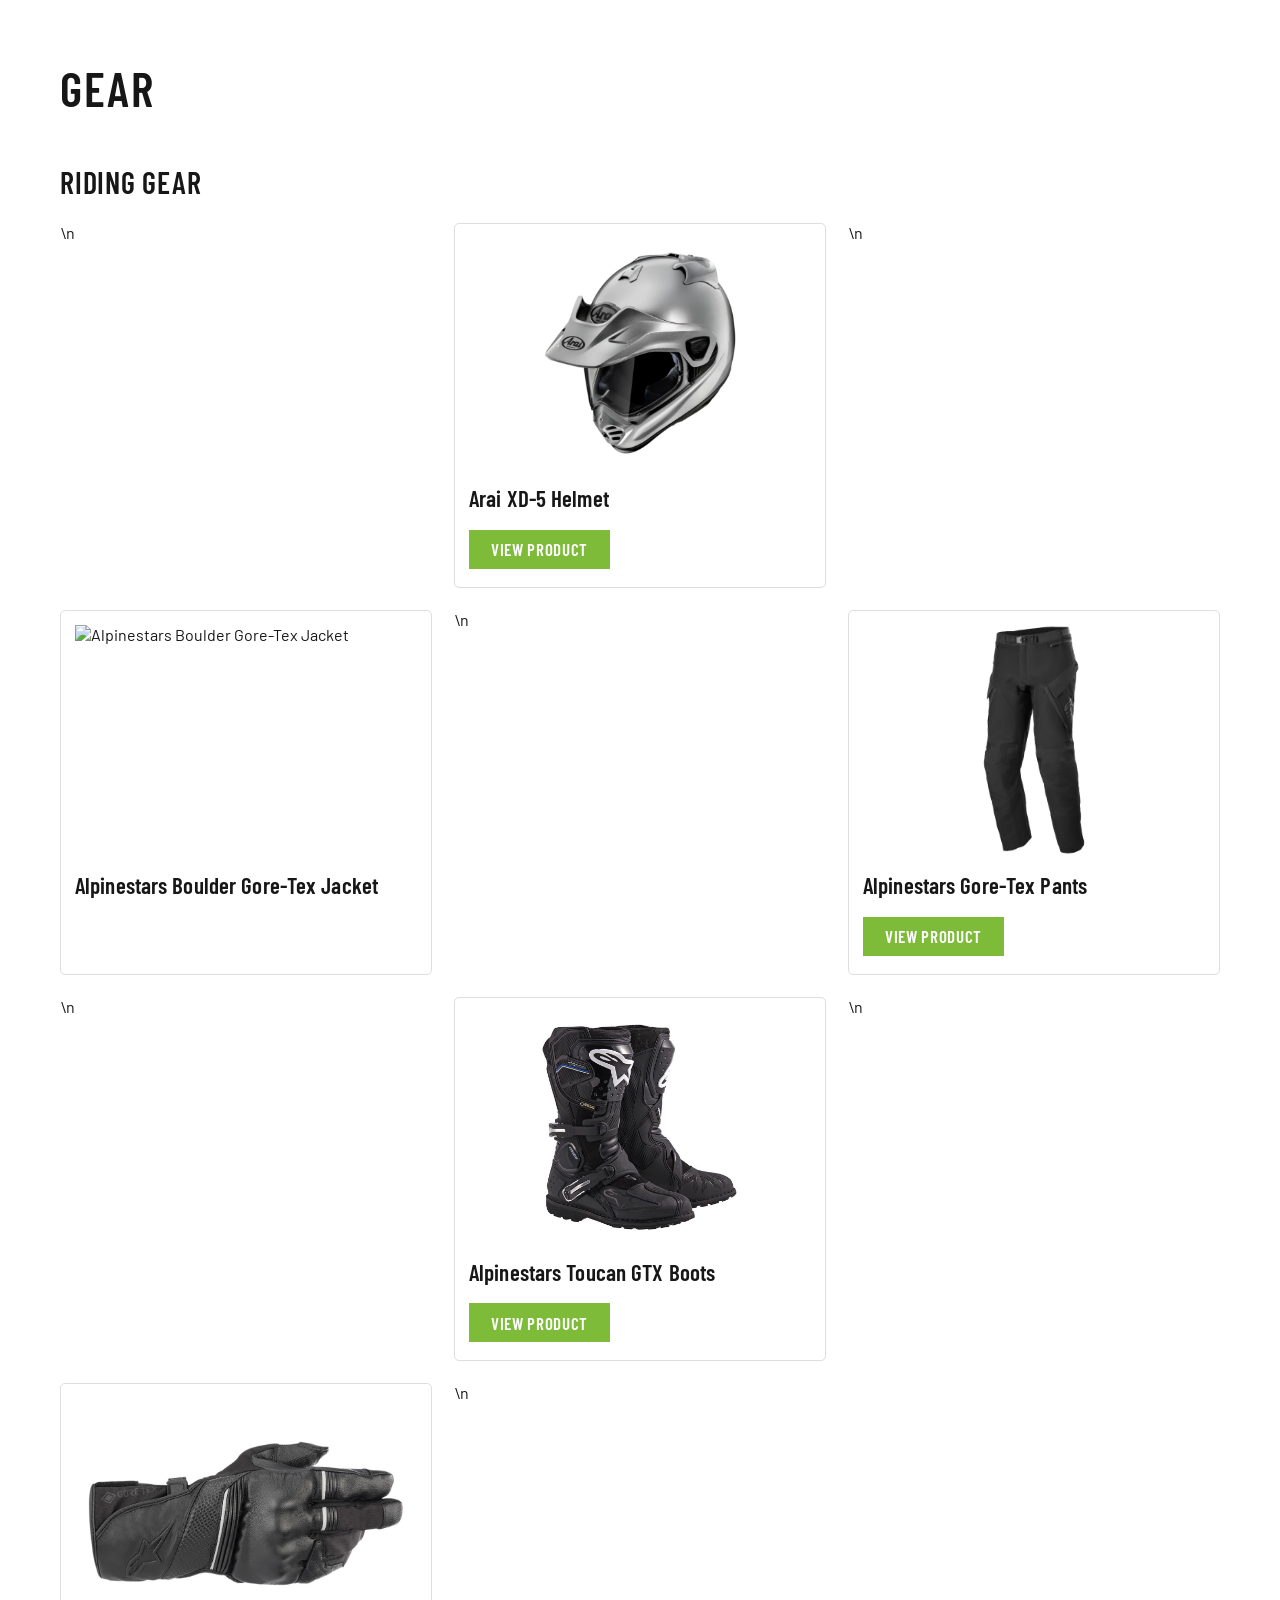
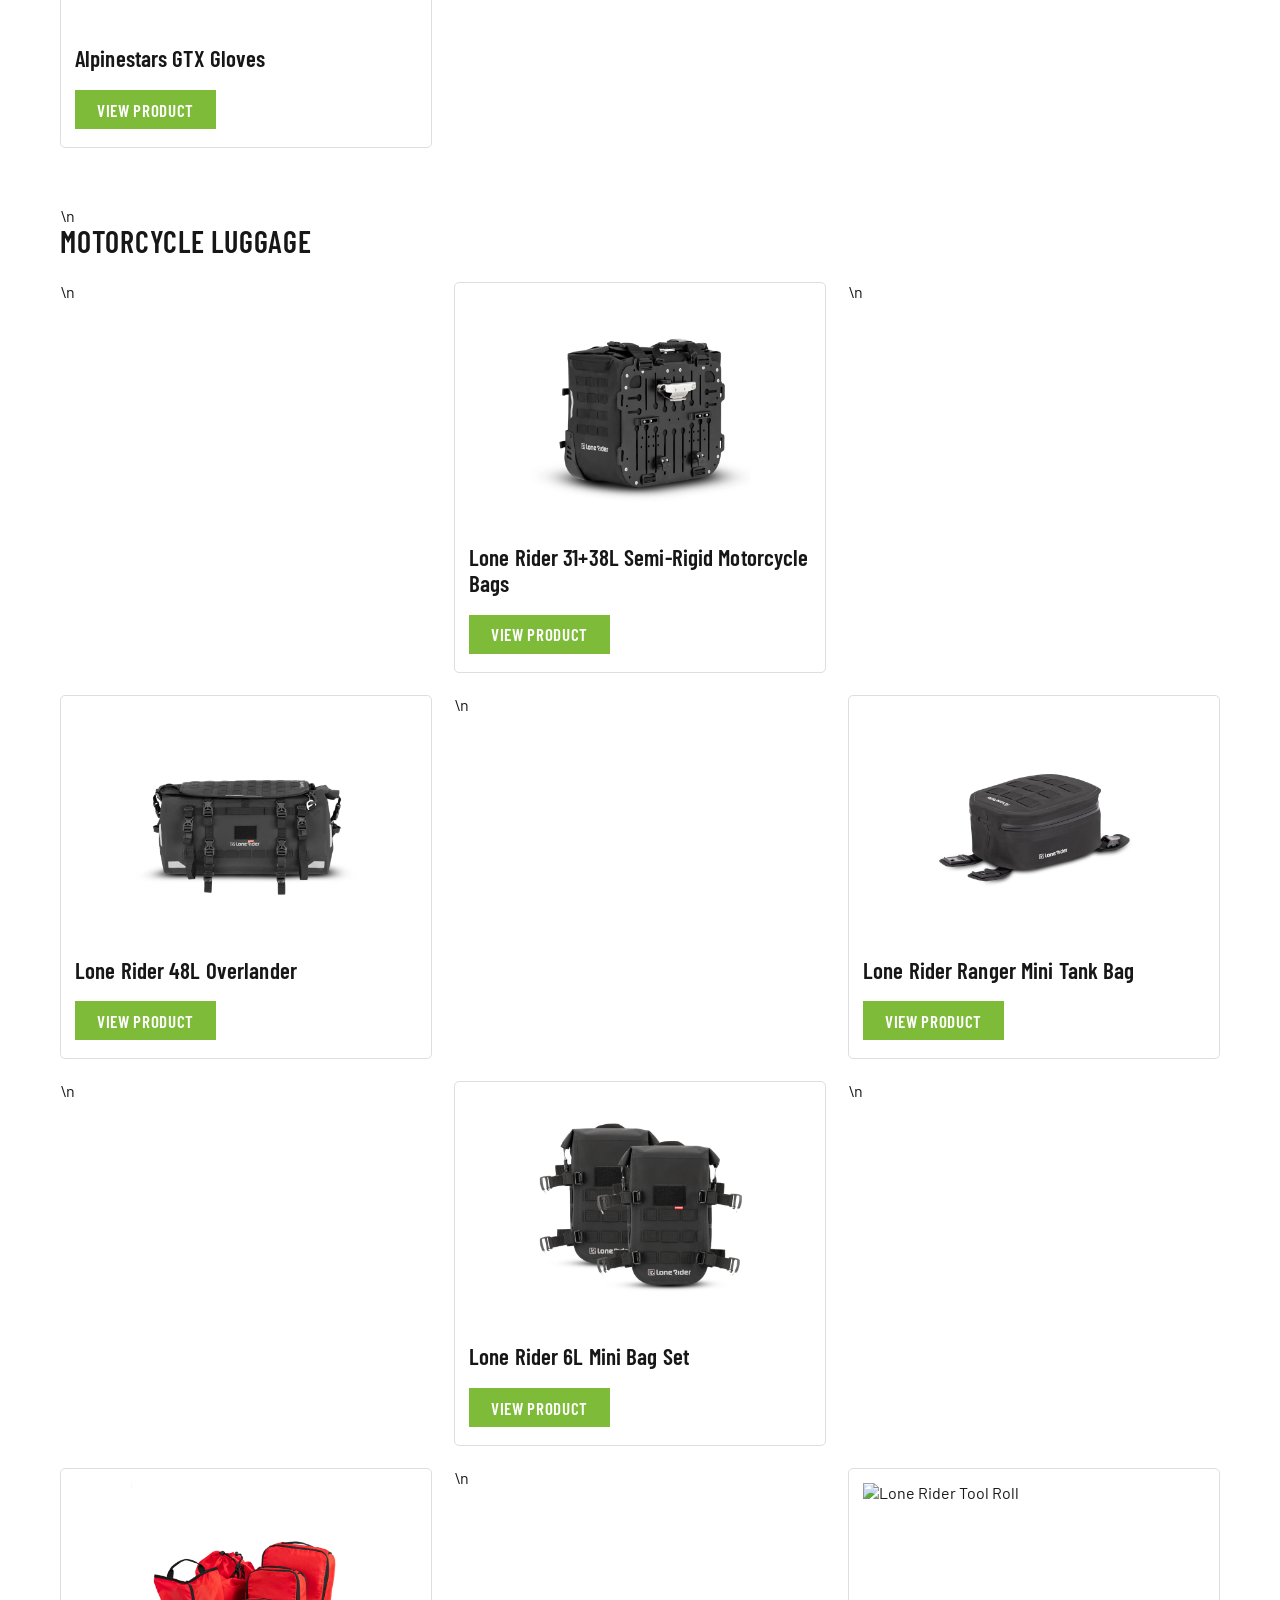
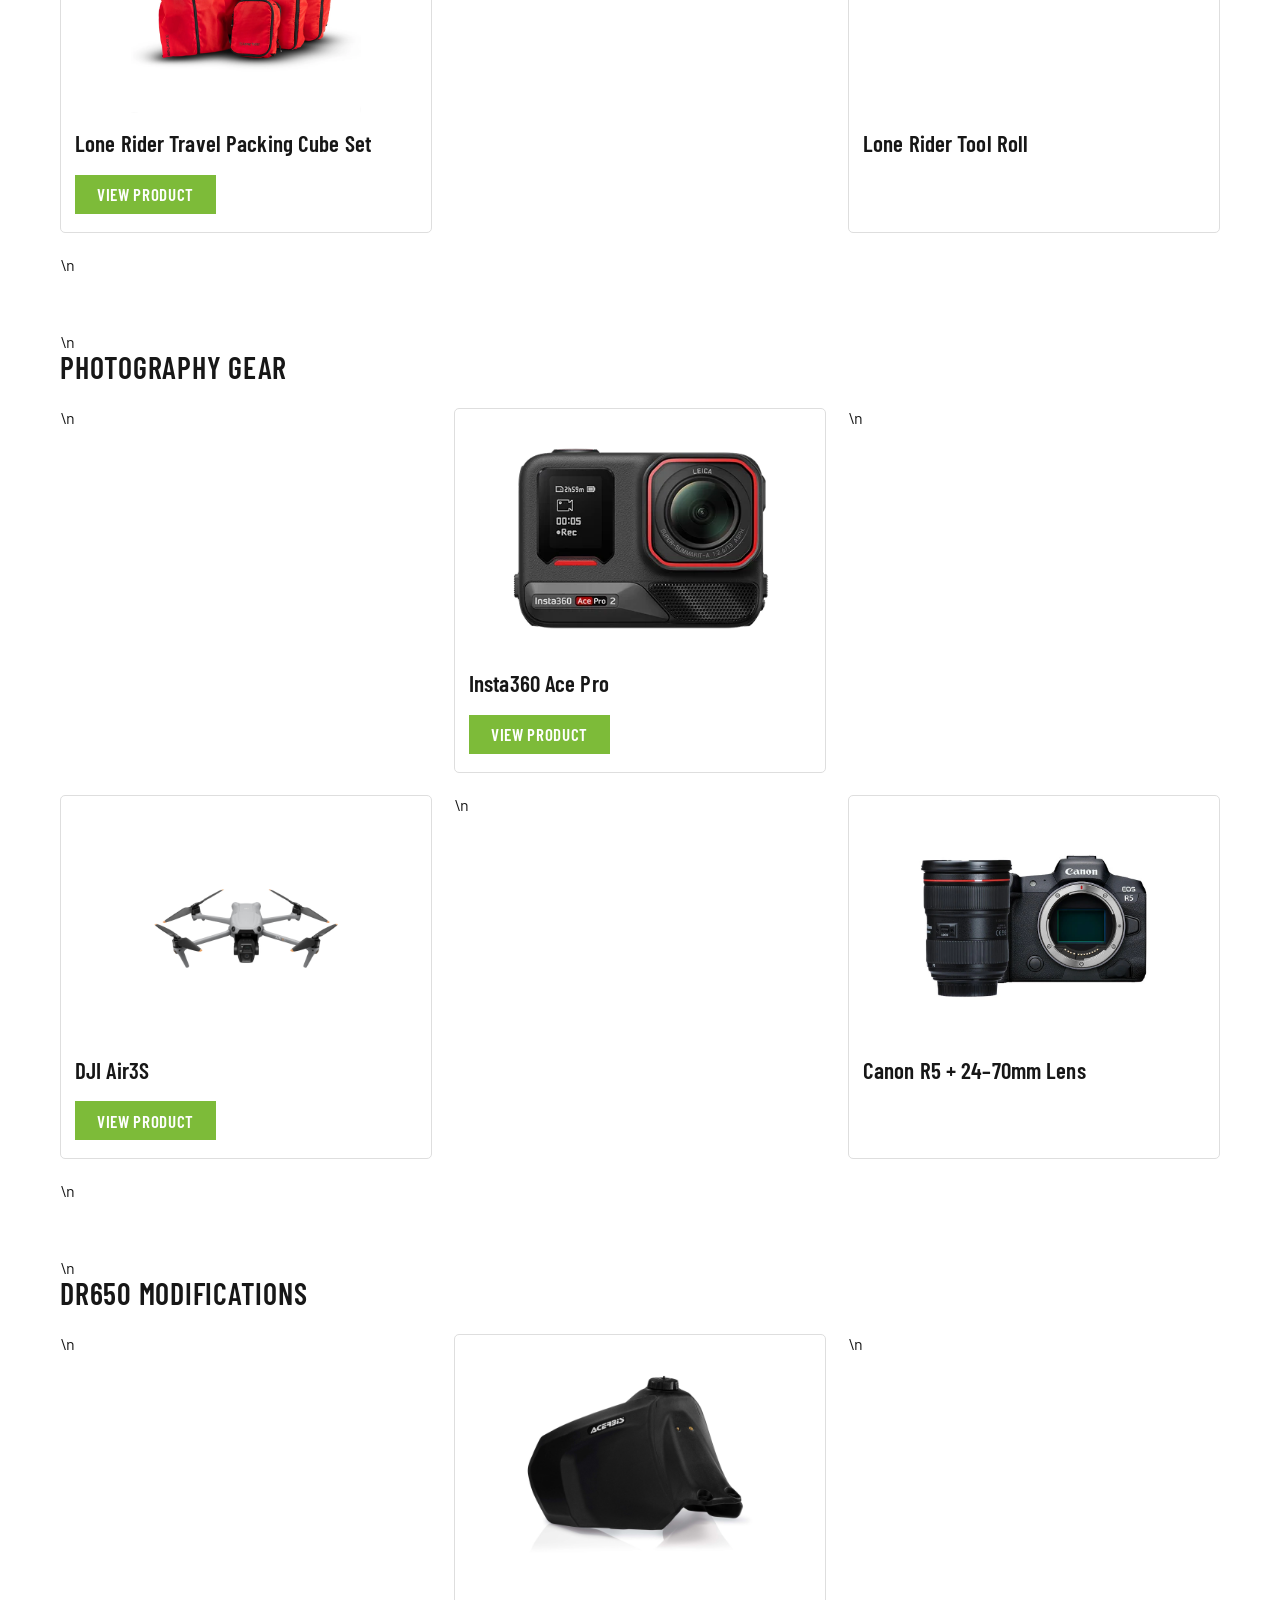
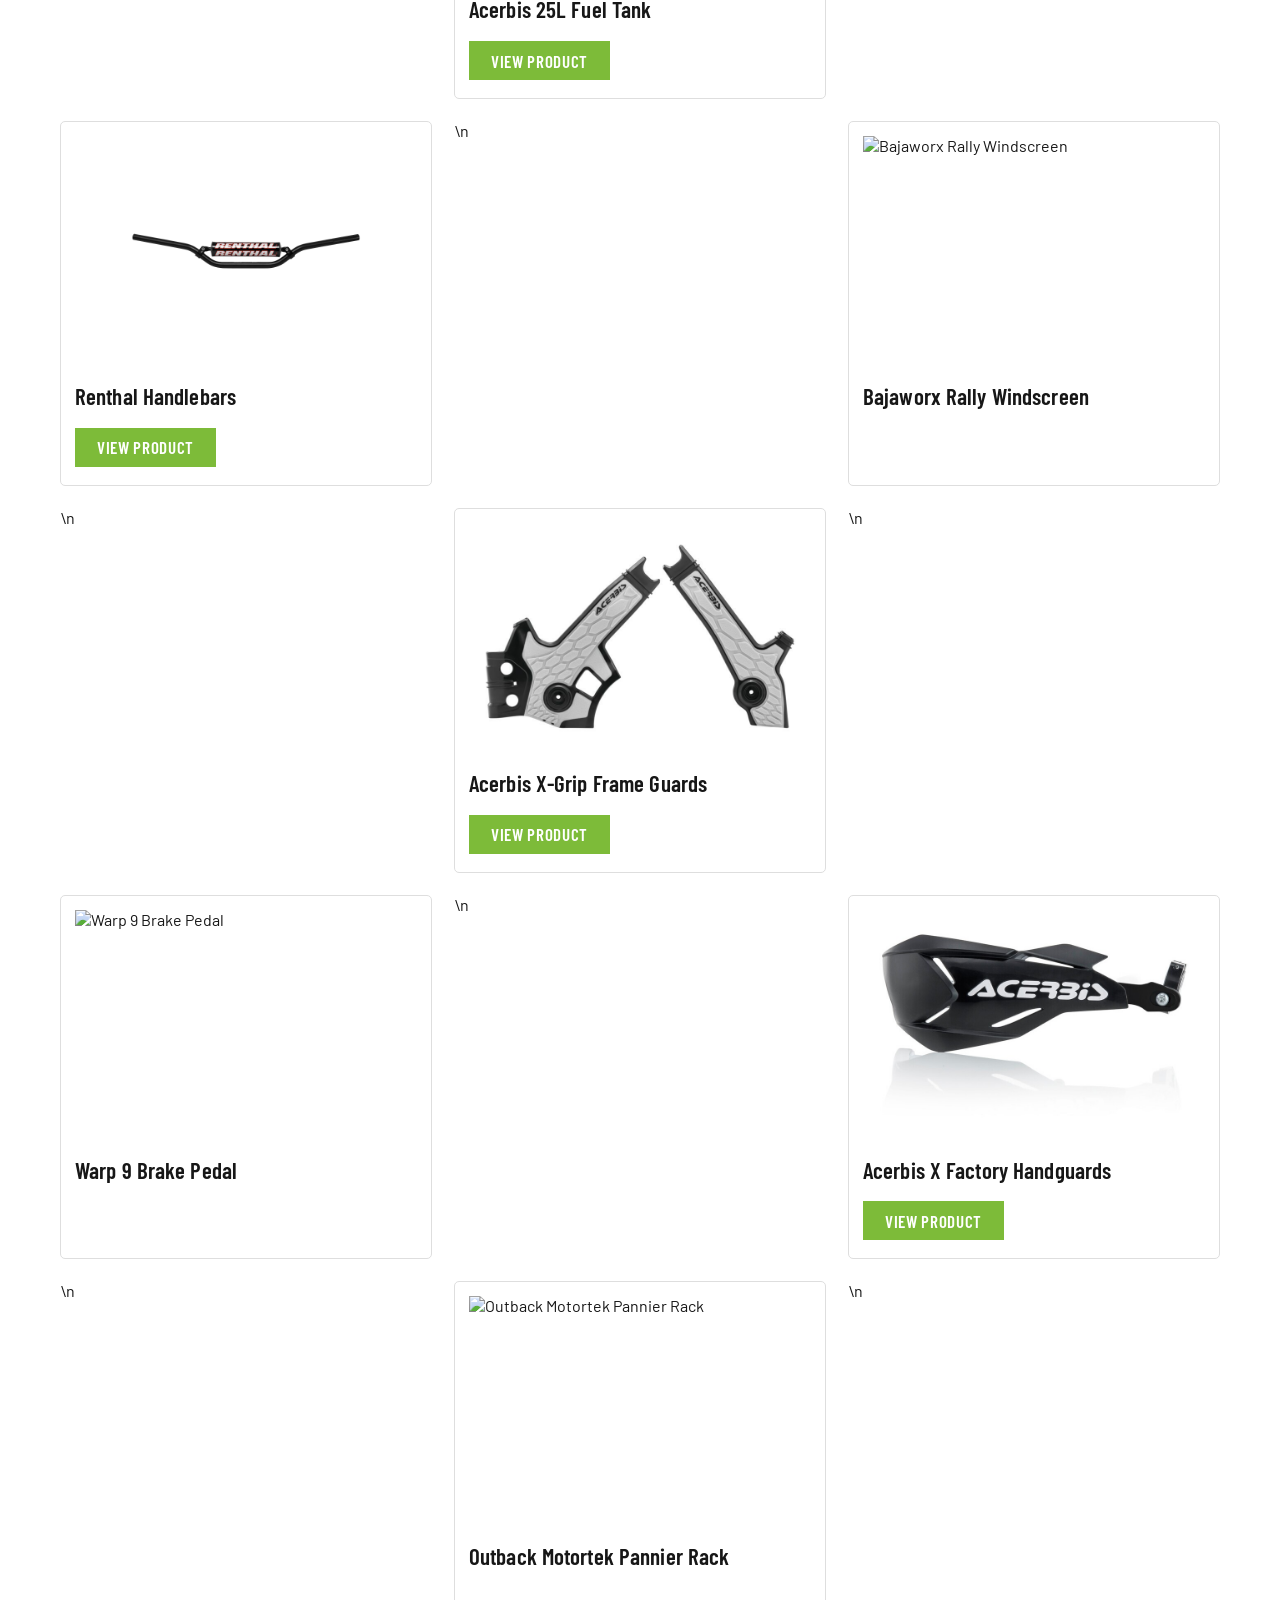
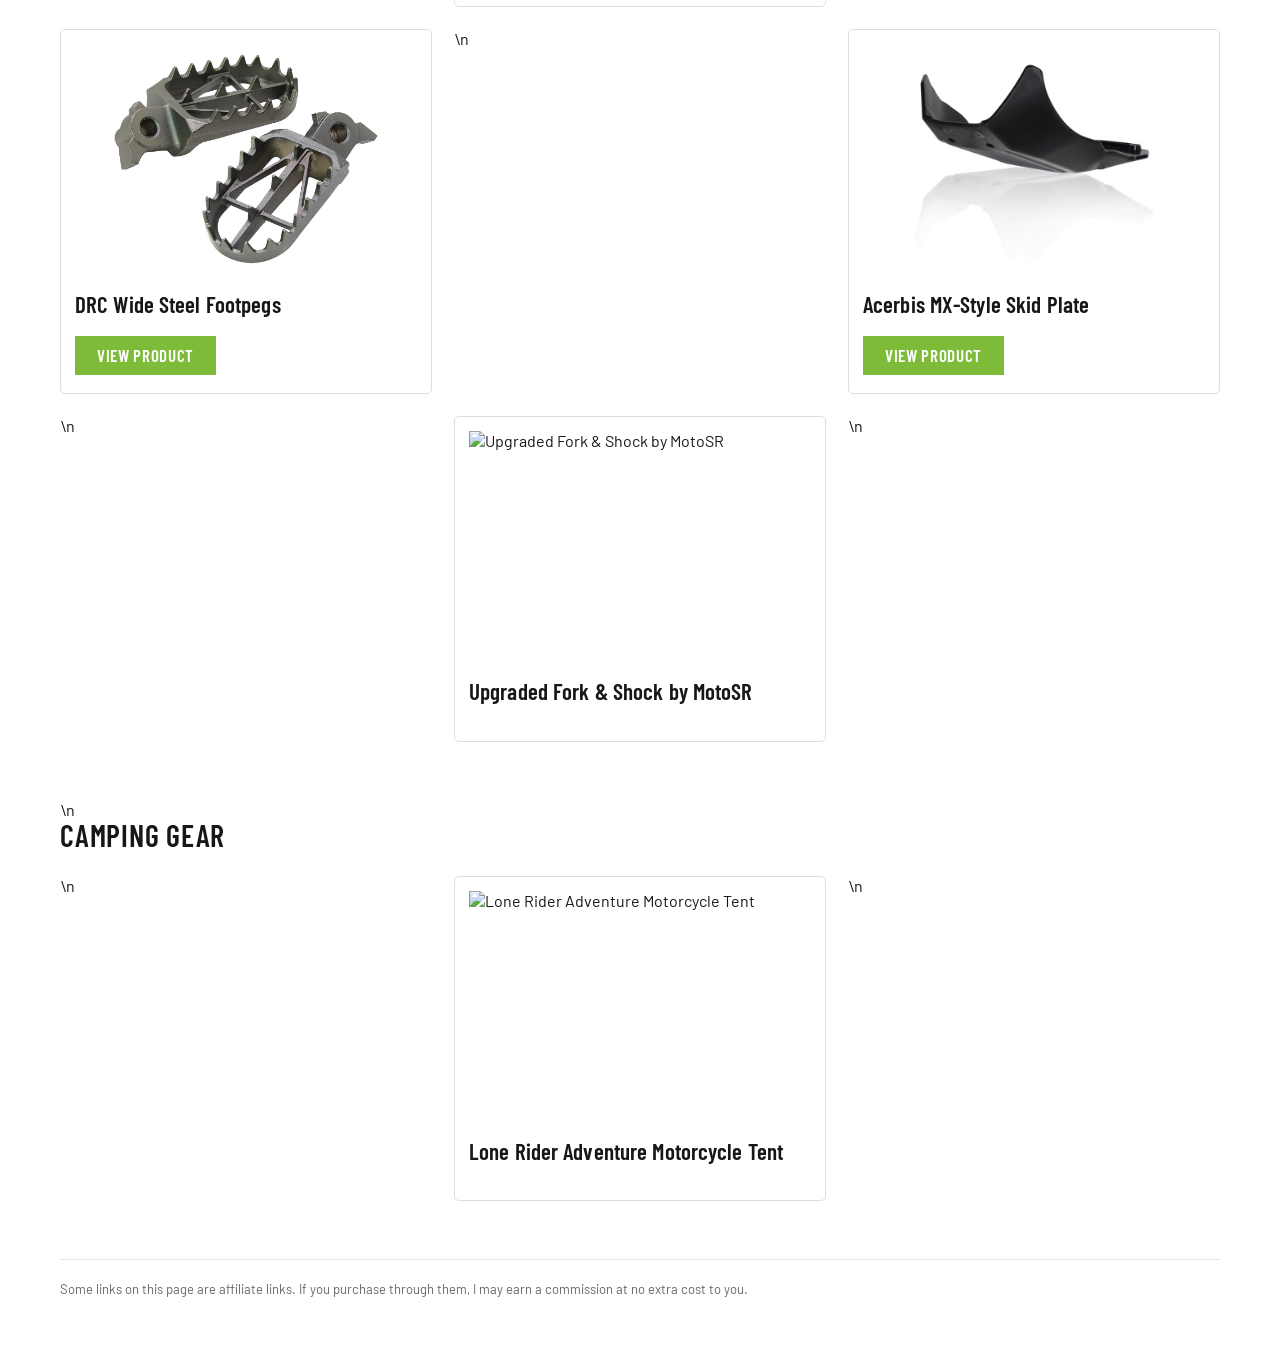
==== escapeartist-media-site/gear/index.html @ 3b98e9c4 "Add files via upload" ====
<!doctype html>
<html lang="en">
<head>
  <meta charset="utf-8">
  <meta name="viewport" content="width=device-width, initial-scale=1">
  <meta name="robots" content="noindex, follow">
  <meta name="description" content="The motorcycle, photography and camping gear used by Escape Artist Media.">
  <title>Gear | Escape Artist Media</title>
  <link rel="preconnect" href="https://fonts.googleapis.com">
  <link rel="preconnect" href="https://fonts.gstatic.com" crossorigin>
  <link href="https://fonts.googleapis.com/css2?family=Barlow+Condensed:wght@500;600;700&family=Barlow:wght@400;500;600&display=swap" rel="stylesheet">
  <link rel="stylesheet" href="styles.css">
</head>
<body>
  <main class="gear-page">
    <header class="page-header">
      <h1>GEAR</h1>
    </header>
    <section class="gear-section"><h2>RIDING GEAR</h2><div class="product-grid">\n<article class="product-card">
          <div class="product-image"><img src="../assets/products/arai_xd5_helmet.jpg" alt="Arai XD-5 Helmet" loading="lazy"></div>
          <h3>Arai XD-5 Helmet</h3>
          <a class="product-button" href="http://imp.i104546.net/9g5ZaW" target="_blank" rel="sponsored nofollow noopener">VIEW PRODUCT</a>
        </article>\n<article class="product-card">
          <div class="product-image"><img src="../assets/products/alpinestars_jacket.webp" alt="Alpinestars Boulder Gore-Tex Jacket" loading="lazy"></div>
          <h3>Alpinestars Boulder Gore-Tex Jacket</h3>
          
        </article>\n<article class="product-card">
          <div class="product-image"><img src="../assets/products/alpinestars_pants.jpg" alt="Alpinestars Gore-Tex Pants" loading="lazy"></div>
          <h3>Alpinestars Gore-Tex Pants</h3>
          <a class="product-button" href="http://imp.i104546.net/jro4Ae" target="_blank" rel="sponsored nofollow noopener">VIEW PRODUCT</a>
        </article>\n<article class="product-card">
          <div class="product-image"><img src="../assets/products/alpinestars_boots.jpg" alt="Alpinestars Toucan GTX Boots" loading="lazy"></div>
          <h3>Alpinestars Toucan GTX Boots</h3>
          <a class="product-button" href="http://imp.i104546.net/R5Bv0b" target="_blank" rel="sponsored nofollow noopener">VIEW PRODUCT</a>
        </article>\n<article class="product-card">
          <div class="product-image"><img src="../assets/products/alpinestars_gloves.jpg" alt="Alpinestars GTX Gloves" loading="lazy"></div>
          <h3>Alpinestars GTX Gloves</h3>
          <a class="product-button" href="http://imp.i104546.net/anazQW" target="_blank" rel="sponsored nofollow noopener">VIEW PRODUCT</a>
        </article>\n</div></section>\n<section class="gear-section"><h2>MOTORCYCLE LUGGAGE</h2><div class="product-grid">\n<article class="product-card">
          <div class="product-image"><img src="../assets/products/lonerider_31+38L.webp" alt="Lone Rider 31+38L Semi-Rigid Motorcycle Bags" loading="lazy"></div>
          <h3>Lone Rider 31+38L Semi-Rigid Motorcycle Bags</h3>
          <a class="product-button" href="https://lonerider.com/products/motobags?rfsn=8093931.c305eea&variant=12219269382259" target="_blank" rel="sponsored nofollow noopener">VIEW PRODUCT</a>
        </article>\n<article class="product-card">
          <div class="product-image"><img src="../assets/products/Lonerider_Overlander.webp" alt="Lone Rider 48L Overlander" loading="lazy"></div>
          <h3>Lone Rider 48L Overlander</h3>
          <a class="product-button" href="https://lonerider.com/products/overlander-48l-and-30l-motorcycle-bag?rfsn=8093931.c305eea&variant=31400625799283" target="_blank" rel="sponsored nofollow noopener">VIEW PRODUCT</a>
        </article>\n<article class="product-card">
          <div class="product-image"><img src="../assets/products/Lonerider_tank_bag.webp" alt="Lone Rider Ranger Mini Tank Bag" loading="lazy"></div>
          <h3>Lone Rider Ranger Mini Tank Bag</h3>
          <a class="product-button" href="https://lonerider.com/products/tank-bag-mini?rfsn=8093931.c305eea&variant=40056065425523" target="_blank" rel="sponsored nofollow noopener">VIEW PRODUCT</a>
        </article>\n<article class="product-card">
          <div class="product-image"><img src="../assets/products/Lonerider_mini_bags.webp" alt="Lone Rider 6L Mini Bag Set" loading="lazy"></div>
          <h3>Lone Rider 6L Mini Bag Set</h3>
          <a class="product-button" href="https://lonerider.com/products/minibag-6l-motorcycle-bag?rfsn=8093931.c305eea&variant=39350756180083" target="_blank" rel="sponsored nofollow noopener">VIEW PRODUCT</a>
        </article>\n<article class="product-card">
          <div class="product-image"><img src="../assets/products/Lonerider_packing_cubes.webp" alt="Lone Rider Travel Packing Cube Set" loading="lazy"></div>
          <h3>Lone Rider Travel Packing Cube Set</h3>
          <a class="product-button" href="https://lonerider.com/products/travel-packing-cubes-ultimate-travel-packing-set?rfsn=8093931.c305eea" target="_blank" rel="sponsored nofollow noopener">VIEW PRODUCT</a>
        </article>\n<article class="product-card">
          <div class="product-image"><img src="../assets/products/Lonerider_toolroll.webp" alt="Lone Rider Tool Roll" loading="lazy"></div>
          <h3>Lone Rider Tool Roll</h3>
          
        </article>\n</div></section>\n<section class="gear-section"><h2>PHOTOGRAPHY GEAR</h2><div class="product-grid">\n<article class="product-card">
          <div class="product-image"><img src="../assets/products/Insta360.webp" alt="Insta360 Ace Pro" loading="lazy"></div>
          <h3>Insta360 Ace Pro</h3>
          <a class="product-button" href="https://store.insta360.com/nz/product/ace-pro-2?utm_source=AffiliateCenter&utm_medium=copylink&utm_term=INR1BGJ" target="_blank" rel="sponsored nofollow noopener">VIEW PRODUCT</a>
        </article>\n<article class="product-card">
          <div class="product-image"><img src="../assets/products/DJI_drone.jpg" alt="DJI Air3S" loading="lazy"></div>
          <h3>DJI Air3S</h3>
          <a class="product-button" href="https://click.dji.com/AEPFpLI1WM-II7LbBXuz0w?pm=link" target="_blank" rel="sponsored nofollow noopener">VIEW PRODUCT</a>
        </article>\n<article class="product-card">
          <div class="product-image"><img src="../assets/products/Canon_R5.png" alt="Canon R5 + 24–70mm Lens" loading="lazy"></div>
          <h3>Canon R5 + 24–70mm Lens</h3>
          
        </article>\n</div></section>\n<section class="gear-section"><h2>DR650 MODIFICATIONS</h2><div class="product-grid">\n<article class="product-card">
          <div class="product-image"><img src="../assets/products/acerbis_fuel_tank.jpg" alt="Acerbis 25L Fuel Tank" loading="lazy"></div>
          <h3>Acerbis 25L Fuel Tank</h3>
          <a class="product-button" href="http://imp.i104546.net/jrkkxv" target="_blank" rel="sponsored nofollow noopener">VIEW PRODUCT</a>
        </article>\n<article class="product-card">
          <div class="product-image"><img src="../assets/products/Renthal_handlebars.jpg" alt="Renthal Handlebars" loading="lazy"></div>
          <h3>Renthal Handlebars</h3>
          <a class="product-button" href="http://imp.i104546.net/eK99yD" target="_blank" rel="sponsored nofollow noopener">VIEW PRODUCT</a>
        </article>\n<article class="product-card">
          <div class="product-image"><img src="../assets/products/bajaworx-windscreen.jpg" alt="Bajaworx Rally Windscreen" loading="lazy"></div>
          <h3>Bajaworx Rally Windscreen</h3>
          
        </article>\n<article class="product-card">
          <div class="product-image"><img src="../assets/products/acerbis_frame_guards.jpg" alt="Acerbis X-Grip Frame Guards" loading="lazy"></div>
          <h3>Acerbis X-Grip Frame Guards</h3>
          <a class="product-button" href="http://imp.i104546.net/AW99xx" target="_blank" rel="sponsored nofollow noopener">VIEW PRODUCT</a>
        </article>\n<article class="product-card">
          <div class="product-image"><img src="../assets/products/warp9_brake_pedal.png" alt="Warp 9 Brake Pedal" loading="lazy"></div>
          <h3>Warp 9 Brake Pedal</h3>
          
        </article>\n<article class="product-card">
          <div class="product-image"><img src="../assets/products/acerbis_handguard.jpg" alt="Acerbis X Factory Handguards" loading="lazy"></div>
          <h3>Acerbis X Factory Handguards</h3>
          <a class="product-button" href="http://imp.i104546.net/OrggGz" target="_blank" rel="sponsored nofollow noopener">VIEW PRODUCT</a>
        </article>\n<article class="product-card">
          <div class="product-image"><img src="../assets/products/Outback Motortek Pannier Rack.jpg" alt="Outback Motortek Pannier Rack" loading="lazy"></div>
          <h3>Outback Motortek Pannier Rack</h3>
          
        </article>\n<article class="product-card">
          <div class="product-image"><img src="../assets/products/drc_wide_footpegs.jpg" alt="DRC Wide Steel Footpegs" loading="lazy"></div>
          <h3>DRC Wide Steel Footpegs</h3>
          <a class="product-button" href="http://imp.i104546.net/B0rrD1" target="_blank" rel="sponsored nofollow noopener">VIEW PRODUCT</a>
        </article>\n<article class="product-card">
          <div class="product-image"><img src="../assets/products/acerbis_skid_plate.jpg" alt="Acerbis MX-Style Skid Plate" loading="lazy"></div>
          <h3>Acerbis MX-Style Skid Plate</h3>
          <a class="product-button" href="http://imp.i104546.net/EKmoK4" target="_blank" rel="sponsored nofollow noopener">VIEW PRODUCT</a>
        </article>\n<article class="product-card">
          <div class="product-image"><img src="../assets/products/MotoSR.png" alt="Upgraded Fork & Shock by MotoSR" loading="lazy"></div>
          <h3>Upgraded Fork & Shock by MotoSR</h3>
          
        </article>\n</div></section>\n<section class="gear-section"><h2>CAMPING GEAR</h2><div class="product-grid">\n<article class="product-card">
          <div class="product-image"><img src="../assets/products/Lonerider_tent.webp" alt="Lone Rider Adventure Motorcycle Tent" loading="lazy"></div>
          <h3>Lone Rider Adventure Motorcycle Tent</h3>
          
        </article>\n</div></section>
    <footer class="disclosure">Some links on this page are affiliate links. If you purchase through them, I may earn a commission at no extra cost to you.</footer>
  </main>
</body>
</html>
---- escapeartist-media-site/gear/styles.css ----
* { box-sizing: border-box; }
html { background: #fff; }
body {
  margin: 0;
  color: #171717;
  background: #fff;
  font-family: "Barlow", Arial, sans-serif;
  -webkit-font-smoothing: antialiased;
}
.gear-page {
  width: min(1160px, calc(100% - 48px));
  margin: 0 auto;
  padding: 64px 0 52px;
}
.page-header { margin: 0 0 54px; }
h1, h2, h3 { font-family: "Barlow Condensed", Impact, sans-serif; }
h1 {
  margin: 0;
  font-size: 48px;
  line-height: 1;
  font-weight: 600;
  letter-spacing: .035em;
}
.gear-section { margin: 0 0 58px; }
.gear-section h2 {
  margin: 0 0 24px;
  font-size: 30px;
  line-height: 1.1;
  font-weight: 600;
  letter-spacing: .025em;
}
.product-grid {
  display: grid;
  grid-template-columns: repeat(3, minmax(0, 1fr));
  gap: 22px;
}
.product-card {
  min-width: 0;
  padding: 14px 14px 18px;
  border: 1px solid #dedede;
  border-radius: 5px;
  background: #fff;
  display: flex;
  flex-direction: column;
  align-items: stretch;
}
.product-image {
  width: 100%;
  height: 230px;
  display: flex;
  align-items: center;
  justify-content: center;
  overflow: hidden;
  background: #fff;
}
.product-image img {
  display: block;
  width: 100%;
  height: 100%;
  object-fit: contain;
}
.product-card h3 {
  margin: 18px 0 18px;
  font-size: 23px;
  line-height: 1.12;
  font-weight: 600;
  letter-spacing: .005em;
}
.product-button {
  align-self: flex-start;
  margin-top: auto;
  display: inline-flex;
  align-items: center;
  justify-content: center;
  min-height: 39px;
  padding: 0 22px;
  background: #7dbb39;
  color: #fff;
  text-decoration: none;
  font-family: "Barlow Condensed", Impact, sans-serif;
  font-size: 17px;
  font-weight: 600;
  letter-spacing: .04em;
  transition: background .18s ease;
}
.product-button:hover { background: #659d2b; }
.disclosure {
  margin-top: 12px;
  padding-top: 20px;
  border-top: 1px solid #e5e5e5;
  color: #666;
  font-size: 13px;
  line-height: 1.5;
}
@media (max-width: 800px) {
  .gear-page { width: min(100% - 36px, 680px); padding-top: 42px; }
  .product-grid { grid-template-columns: repeat(2, minmax(0, 1fr)); gap: 16px; }
  .product-image { height: 205px; }
  .gear-section { margin-bottom: 46px; }
}
@media (max-width: 540px) {
  .gear-page { width: calc(100% - 32px); padding-top: 32px; }
  .page-header { margin-bottom: 40px; }
  h1 { font-size: 42px; }
  .gear-section h2 { font-size: 27px; margin-bottom: 18px; }
  .product-grid { grid-template-columns: 1fr; gap: 14px; }
  .product-card { padding: 12px 12px 16px; }
  .product-image { height: 245px; }
  .product-card h3 { font-size: 22px; margin: 14px 0 16px; }
}
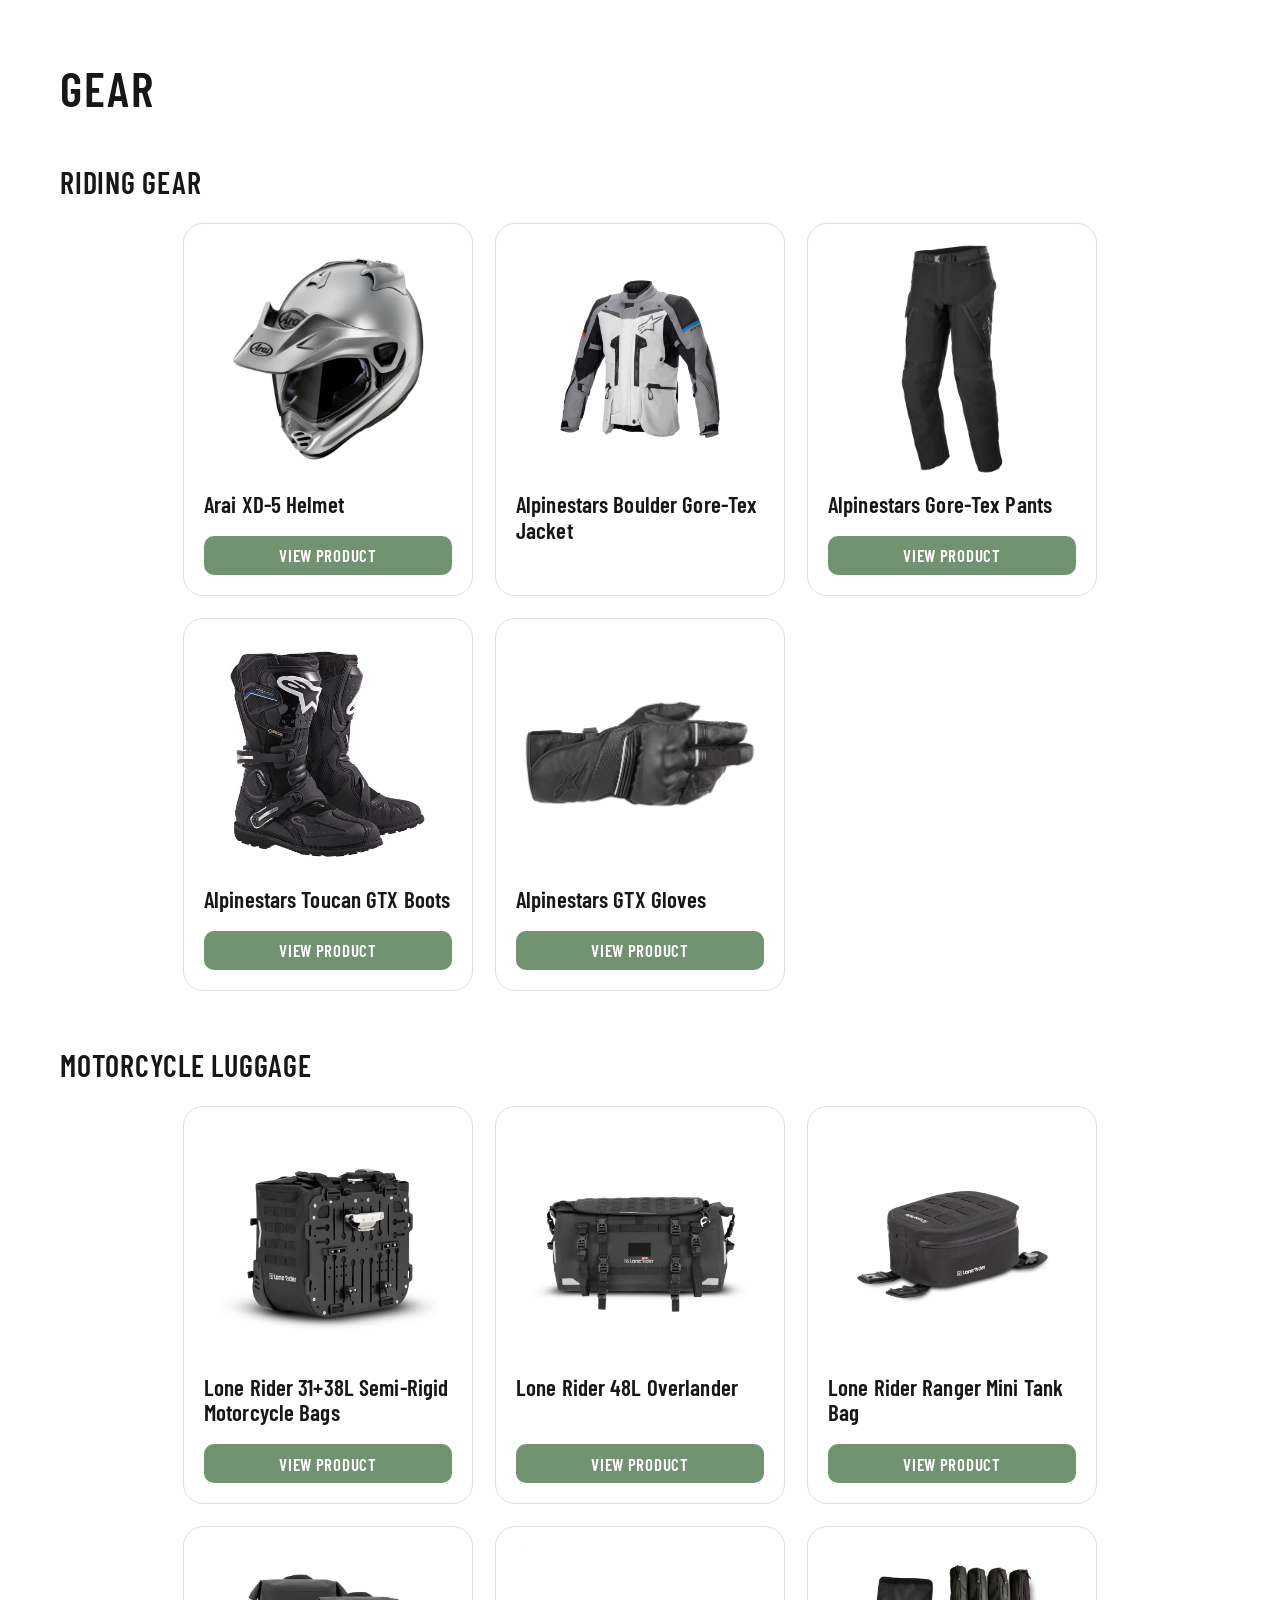
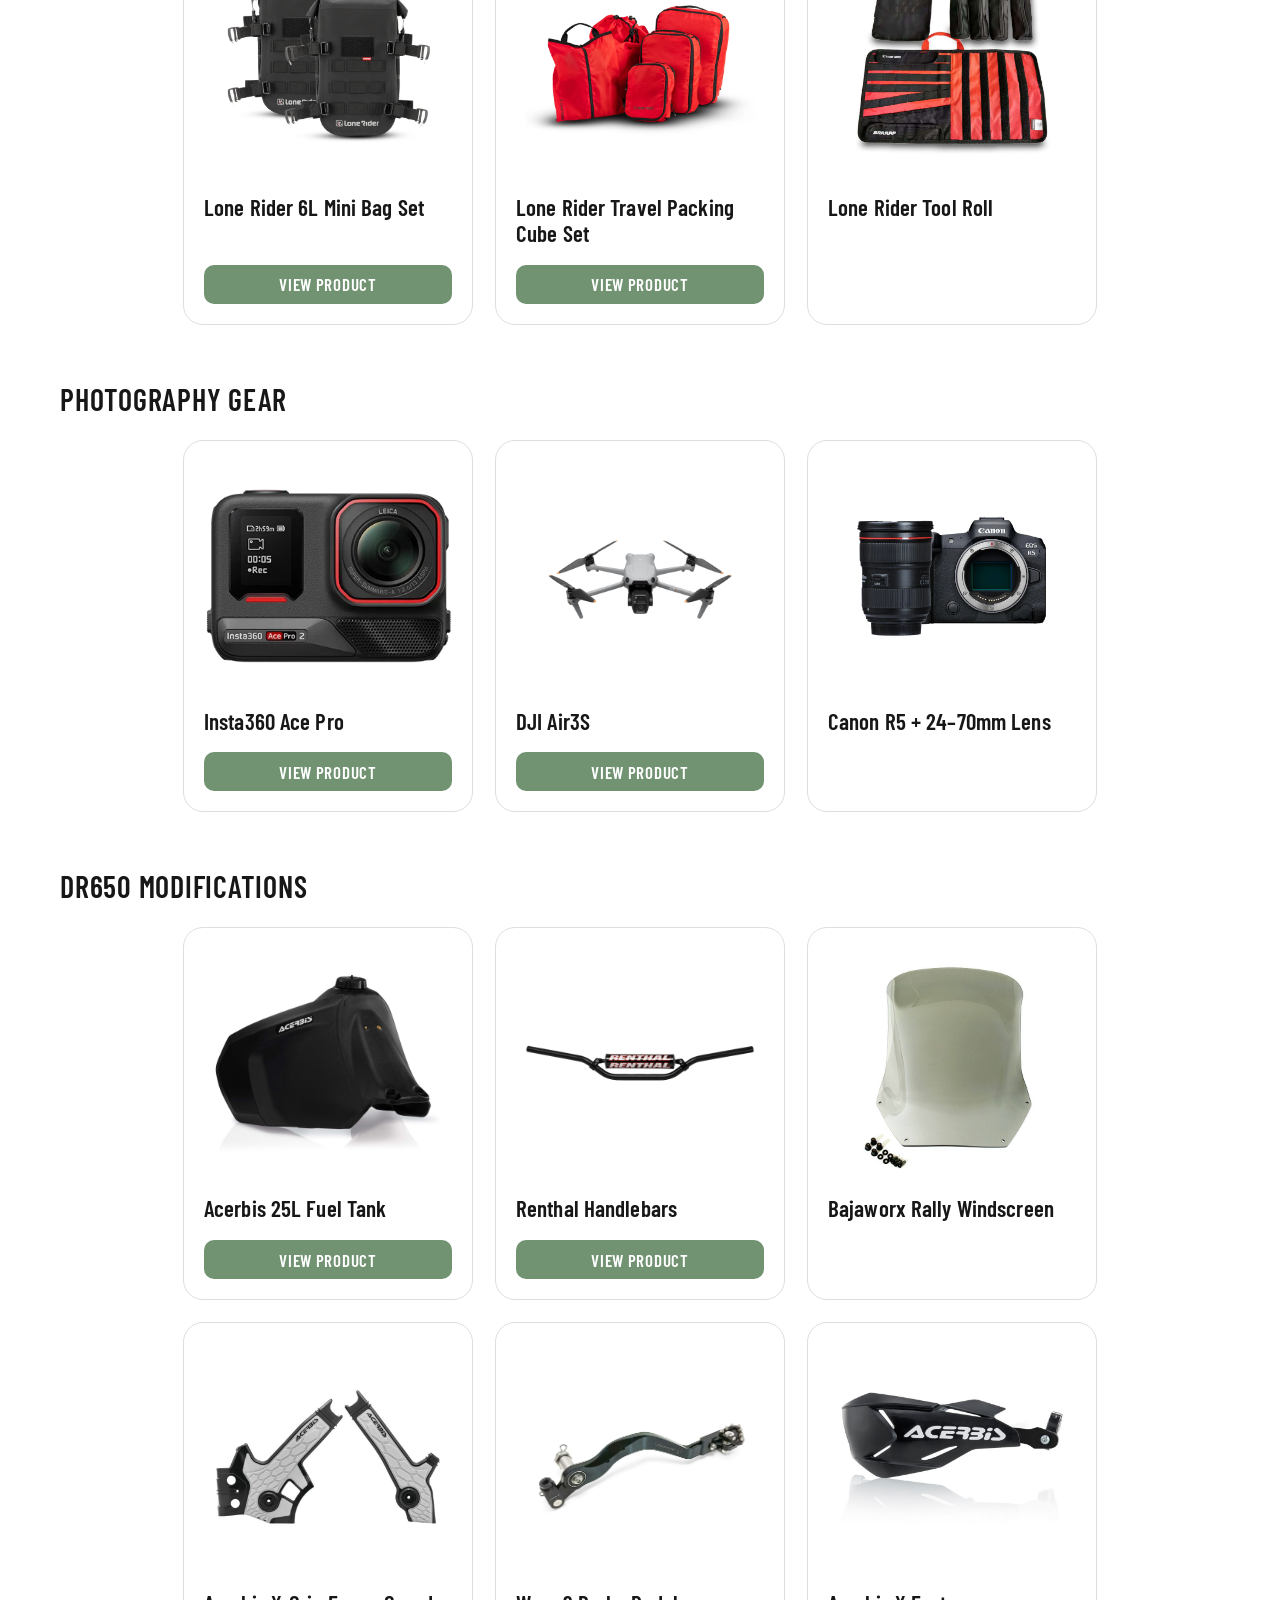
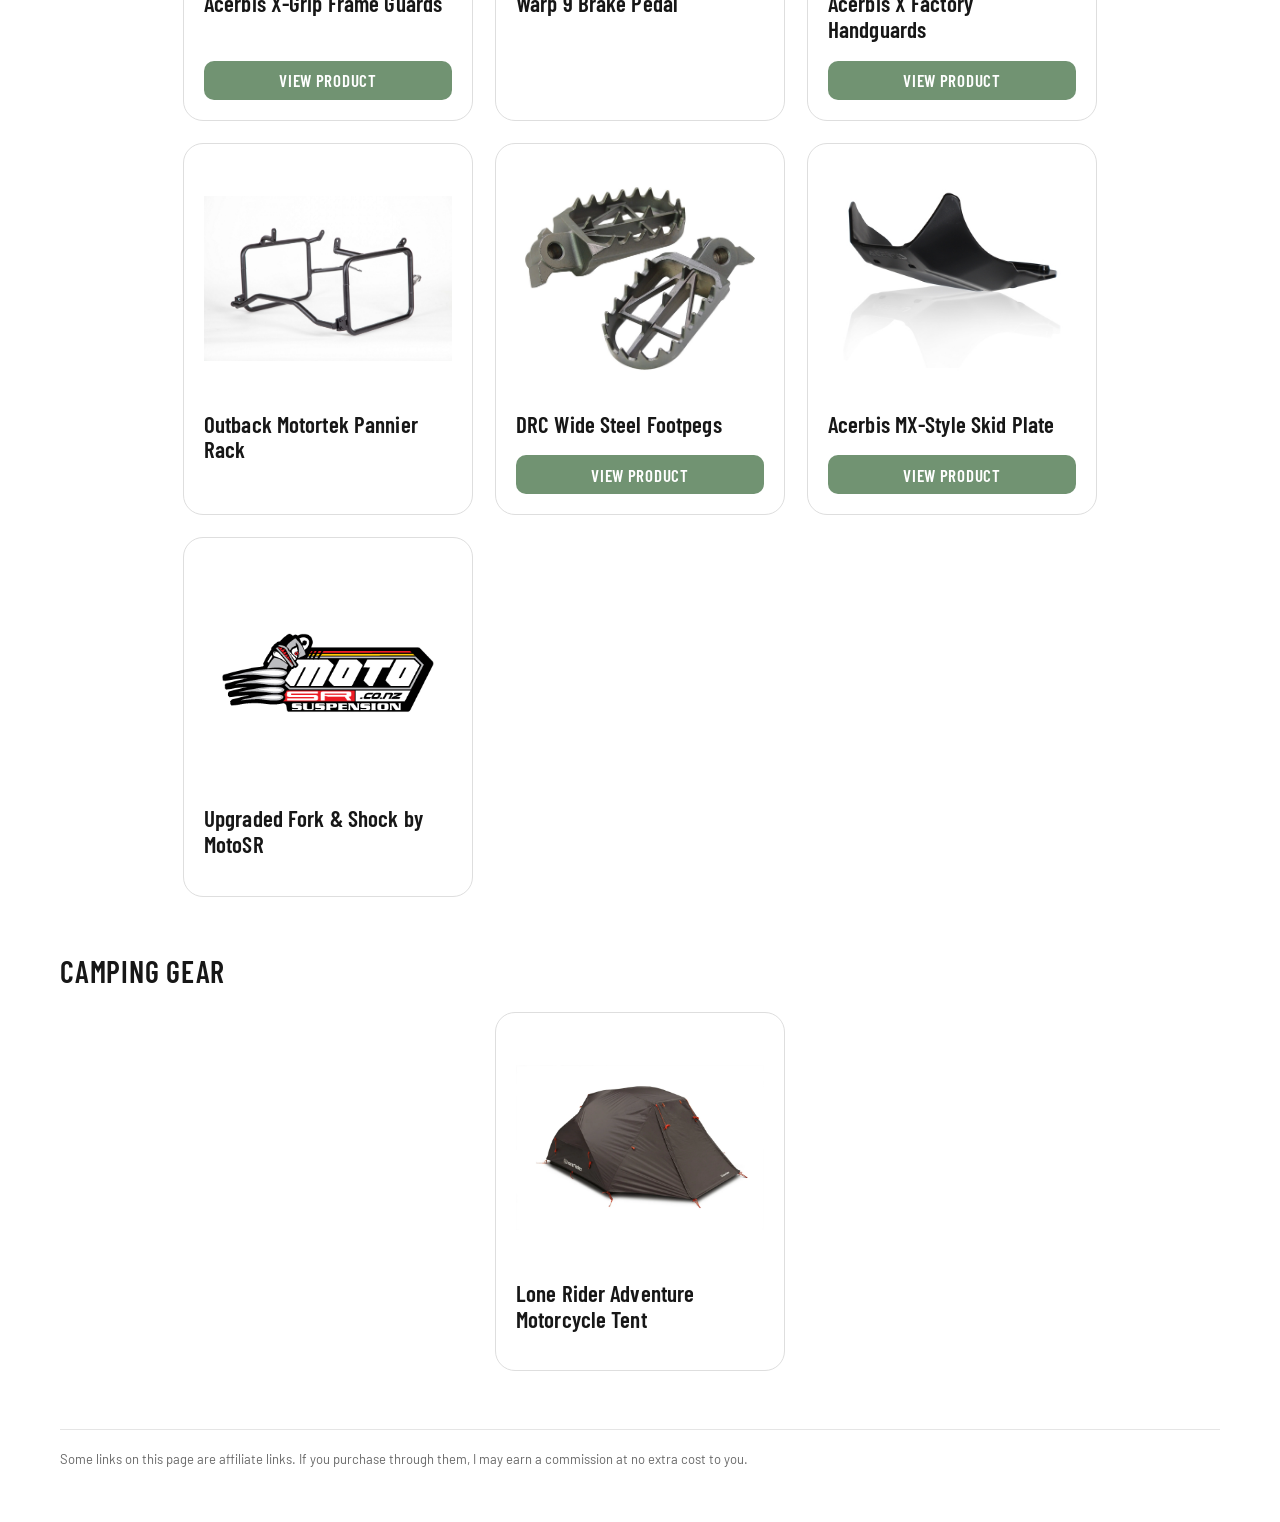
==== commit ce22d335: "Add files via upload" ====
--- a/escapeartist-media-site/gear/index.html
+++ b/escapeartist-media-site/gear/index.html
@@ -16,107 +16,141 @@
     <header class="page-header">
       <h1>GEAR</h1>
     </header>
-    <section class="gear-section"><h2>RIDING GEAR</h2><div class="product-grid">\n<article class="product-card">
+    <section class="gear-section"><h2>RIDING GEAR</h2><div class="product-grid">
+<article class="product-card">
           <div class="product-image"><img src="../assets/products/arai_xd5_helmet.jpg" alt="Arai XD-5 Helmet" loading="lazy"></div>
           <h3>Arai XD-5 Helmet</h3>
           <a class="product-button" href="http://imp.i104546.net/9g5ZaW" target="_blank" rel="sponsored nofollow noopener">VIEW PRODUCT</a>
-        </article>\n<article class="product-card">
+        </article>
+<article class="product-card">
           <div class="product-image"><img src="../assets/products/alpinestars_jacket.webp" alt="Alpinestars Boulder Gore-Tex Jacket" loading="lazy"></div>
           <h3>Alpinestars Boulder Gore-Tex Jacket</h3>
           
-        </article>\n<article class="product-card">
+        </article>
+<article class="product-card">
           <div class="product-image"><img src="../assets/products/alpinestars_pants.jpg" alt="Alpinestars Gore-Tex Pants" loading="lazy"></div>
           <h3>Alpinestars Gore-Tex Pants</h3>
           <a class="product-button" href="http://imp.i104546.net/jro4Ae" target="_blank" rel="sponsored nofollow noopener">VIEW PRODUCT</a>
-        </article>\n<article class="product-card">
+        </article>
+<article class="product-card">
           <div class="product-image"><img src="../assets/products/alpinestars_boots.jpg" alt="Alpinestars Toucan GTX Boots" loading="lazy"></div>
           <h3>Alpinestars Toucan GTX Boots</h3>
           <a class="product-button" href="http://imp.i104546.net/R5Bv0b" target="_blank" rel="sponsored nofollow noopener">VIEW PRODUCT</a>
-        </article>\n<article class="product-card">
+        </article>
+<article class="product-card">
           <div class="product-image"><img src="../assets/products/alpinestars_gloves.jpg" alt="Alpinestars GTX Gloves" loading="lazy"></div>
           <h3>Alpinestars GTX Gloves</h3>
           <a class="product-button" href="http://imp.i104546.net/anazQW" target="_blank" rel="sponsored nofollow noopener">VIEW PRODUCT</a>
-        </article>\n</div></section>\n<section class="gear-section"><h2>MOTORCYCLE LUGGAGE</h2><div class="product-grid">\n<article class="product-card">
+        </article>
+</div></section>
+<section class="gear-section"><h2>MOTORCYCLE LUGGAGE</h2><div class="product-grid">
+<article class="product-card">
           <div class="product-image"><img src="../assets/products/lonerider_31+38L.webp" alt="Lone Rider 31+38L Semi-Rigid Motorcycle Bags" loading="lazy"></div>
           <h3>Lone Rider 31+38L Semi-Rigid Motorcycle Bags</h3>
           <a class="product-button" href="https://lonerider.com/products/motobags?rfsn=8093931.c305eea&variant=12219269382259" target="_blank" rel="sponsored nofollow noopener">VIEW PRODUCT</a>
-        </article>\n<article class="product-card">
+        </article>
+<article class="product-card">
           <div class="product-image"><img src="../assets/products/Lonerider_Overlander.webp" alt="Lone Rider 48L Overlander" loading="lazy"></div>
           <h3>Lone Rider 48L Overlander</h3>
           <a class="product-button" href="https://lonerider.com/products/overlander-48l-and-30l-motorcycle-bag?rfsn=8093931.c305eea&variant=31400625799283" target="_blank" rel="sponsored nofollow noopener">VIEW PRODUCT</a>
-        </article>\n<article class="product-card">
+        </article>
+<article class="product-card">
           <div class="product-image"><img src="../assets/products/Lonerider_tank_bag.webp" alt="Lone Rider Ranger Mini Tank Bag" loading="lazy"></div>
           <h3>Lone Rider Ranger Mini Tank Bag</h3>
           <a class="product-button" href="https://lonerider.com/products/tank-bag-mini?rfsn=8093931.c305eea&variant=40056065425523" target="_blank" rel="sponsored nofollow noopener">VIEW PRODUCT</a>
-        </article>\n<article class="product-card">
+        </article>
+<article class="product-card">
           <div class="product-image"><img src="../assets/products/Lonerider_mini_bags.webp" alt="Lone Rider 6L Mini Bag Set" loading="lazy"></div>
           <h3>Lone Rider 6L Mini Bag Set</h3>
           <a class="product-button" href="https://lonerider.com/products/minibag-6l-motorcycle-bag?rfsn=8093931.c305eea&variant=39350756180083" target="_blank" rel="sponsored nofollow noopener">VIEW PRODUCT</a>
-        </article>\n<article class="product-card">
+        </article>
+<article class="product-card">
           <div class="product-image"><img src="../assets/products/Lonerider_packing_cubes.webp" alt="Lone Rider Travel Packing Cube Set" loading="lazy"></div>
           <h3>Lone Rider Travel Packing Cube Set</h3>
           <a class="product-button" href="https://lonerider.com/products/travel-packing-cubes-ultimate-travel-packing-set?rfsn=8093931.c305eea" target="_blank" rel="sponsored nofollow noopener">VIEW PRODUCT</a>
-        </article>\n<article class="product-card">
+        </article>
+<article class="product-card">
           <div class="product-image"><img src="../assets/products/Lonerider_toolroll.webp" alt="Lone Rider Tool Roll" loading="lazy"></div>
           <h3>Lone Rider Tool Roll</h3>
           
-        </article>\n</div></section>\n<section class="gear-section"><h2>PHOTOGRAPHY GEAR</h2><div class="product-grid">\n<article class="product-card">
+        </article>
+</div></section>
+<section class="gear-section"><h2>PHOTOGRAPHY GEAR</h2><div class="product-grid">
+<article class="product-card">
           <div class="product-image"><img src="../assets/products/Insta360.webp" alt="Insta360 Ace Pro" loading="lazy"></div>
           <h3>Insta360 Ace Pro</h3>
           <a class="product-button" href="https://store.insta360.com/nz/product/ace-pro-2?utm_source=AffiliateCenter&utm_medium=copylink&utm_term=INR1BGJ" target="_blank" rel="sponsored nofollow noopener">VIEW PRODUCT</a>
-        </article>\n<article class="product-card">
+        </article>
+<article class="product-card">
           <div class="product-image"><img src="../assets/products/DJI_drone.jpg" alt="DJI Air3S" loading="lazy"></div>
           <h3>DJI Air3S</h3>
           <a class="product-button" href="https://click.dji.com/AEPFpLI1WM-II7LbBXuz0w?pm=link" target="_blank" rel="sponsored nofollow noopener">VIEW PRODUCT</a>
-        </article>\n<article class="product-card">
+        </article>
+<article class="product-card">
           <div class="product-image"><img src="../assets/products/Canon_R5.png" alt="Canon R5 + 24–70mm Lens" loading="lazy"></div>
           <h3>Canon R5 + 24–70mm Lens</h3>
           
-        </article>\n</div></section>\n<section class="gear-section"><h2>DR650 MODIFICATIONS</h2><div class="product-grid">\n<article class="product-card">
+        </article>
+</div></section>
+<section class="gear-section"><h2>DR650 MODIFICATIONS</h2><div class="product-grid">
+<article class="product-card">
           <div class="product-image"><img src="../assets/products/acerbis_fuel_tank.jpg" alt="Acerbis 25L Fuel Tank" loading="lazy"></div>
           <h3>Acerbis 25L Fuel Tank</h3>
           <a class="product-button" href="http://imp.i104546.net/jrkkxv" target="_blank" rel="sponsored nofollow noopener">VIEW PRODUCT</a>
-        </article>\n<article class="product-card">
+        </article>
+<article class="product-card">
           <div class="product-image"><img src="../assets/products/Renthal_handlebars.jpg" alt="Renthal Handlebars" loading="lazy"></div>
           <h3>Renthal Handlebars</h3>
           <a class="product-button" href="http://imp.i104546.net/eK99yD" target="_blank" rel="sponsored nofollow noopener">VIEW PRODUCT</a>
-        </article>\n<article class="product-card">
+        </article>
+<article class="product-card">
           <div class="product-image"><img src="../assets/products/bajaworx-windscreen.jpg" alt="Bajaworx Rally Windscreen" loading="lazy"></div>
           <h3>Bajaworx Rally Windscreen</h3>
           
-        </article>\n<article class="product-card">
+        </article>
+<article class="product-card">
           <div class="product-image"><img src="../assets/products/acerbis_frame_guards.jpg" alt="Acerbis X-Grip Frame Guards" loading="lazy"></div>
           <h3>Acerbis X-Grip Frame Guards</h3>
           <a class="product-button" href="http://imp.i104546.net/AW99xx" target="_blank" rel="sponsored nofollow noopener">VIEW PRODUCT</a>
-        </article>\n<article class="product-card">
+        </article>
+<article class="product-card">
           <div class="product-image"><img src="../assets/products/warp9_brake_pedal.png" alt="Warp 9 Brake Pedal" loading="lazy"></div>
           <h3>Warp 9 Brake Pedal</h3>
           
-        </article>\n<article class="product-card">
+        </article>
+<article class="product-card">
           <div class="product-image"><img src="../assets/products/acerbis_handguard.jpg" alt="Acerbis X Factory Handguards" loading="lazy"></div>
           <h3>Acerbis X Factory Handguards</h3>
           <a class="product-button" href="http://imp.i104546.net/OrggGz" target="_blank" rel="sponsored nofollow noopener">VIEW PRODUCT</a>
-        </article>\n<article class="product-card">
+        </article>
+<article class="product-card">
           <div class="product-image"><img src="../assets/products/Outback Motortek Pannier Rack.jpg" alt="Outback Motortek Pannier Rack" loading="lazy"></div>
           <h3>Outback Motortek Pannier Rack</h3>
           
-        </article>\n<article class="product-card">
+        </article>
+<article class="product-card">
           <div class="product-image"><img src="../assets/products/drc_wide_footpegs.jpg" alt="DRC Wide Steel Footpegs" loading="lazy"></div>
           <h3>DRC Wide Steel Footpegs</h3>
           <a class="product-button" href="http://imp.i104546.net/B0rrD1" target="_blank" rel="sponsored nofollow noopener">VIEW PRODUCT</a>
-        </article>\n<article class="product-card">
+        </article>
+<article class="product-card">
           <div class="product-image"><img src="../assets/products/acerbis_skid_plate.jpg" alt="Acerbis MX-Style Skid Plate" loading="lazy"></div>
           <h3>Acerbis MX-Style Skid Plate</h3>
           <a class="product-button" href="http://imp.i104546.net/EKmoK4" target="_blank" rel="sponsored nofollow noopener">VIEW PRODUCT</a>
-        </article>\n<article class="product-card">
+        </article>
+<article class="product-card">
           <div class="product-image"><img src="../assets/products/MotoSR.png" alt="Upgraded Fork & Shock by MotoSR" loading="lazy"></div>
           <h3>Upgraded Fork & Shock by MotoSR</h3>
           
-        </article>\n</div></section>\n<section class="gear-section"><h2>CAMPING GEAR</h2><div class="product-grid">\n<article class="product-card">
+        </article>
+</div></section>
+<section class="gear-section"><h2>CAMPING GEAR</h2><div class="product-grid">
+<article class="product-card">
           <div class="product-image"><img src="../assets/products/Lonerider_tent.webp" alt="Lone Rider Adventure Motorcycle Tent" loading="lazy"></div>
           <h3>Lone Rider Adventure Motorcycle Tent</h3>
           
-        </article>\n</div></section>
+        </article>
+</div></section>
     <footer class="disclosure">Some links on this page are affiliate links. If you purchase through them, I may earn a commission at no extra cost to you.</footer>
   </main>
 </body>
--- a/escapeartist-media-site/gear/styles.css
+++ b/escapeartist-media-site/gear/styles.css
@@ -31,14 +31,16 @@
 }
 .product-grid {
   display: grid;
-  grid-template-columns: repeat(3, minmax(0, 1fr));
+  grid-template-columns: repeat(auto-fit, 290px);
+  justify-content: center;
   gap: 22px;
 }
 .product-card {
+  width: 290px;
   min-width: 0;
-  padding: 14px 14px 18px;
+  padding: 20px;
   border: 1px solid #dedede;
-  border-radius: 5px;
+  border-radius: 20px;
   background: #fff;
   display: flex;
   flex-direction: column;
@@ -67,14 +69,16 @@
   letter-spacing: .005em;
 }
 .product-button {
-  align-self: flex-start;
+  width: 100%;
+  align-self: stretch;
   margin-top: auto;
   display: inline-flex;
   align-items: center;
   justify-content: center;
   min-height: 39px;
   padding: 0 22px;
-  background: #7dbb39;
+  border-radius: 10px;
+  background: #719372;
   color: #fff;
   text-decoration: none;
   font-family: "Barlow Condensed", Impact, sans-serif;
@@ -83,7 +87,7 @@
   letter-spacing: .04em;
   transition: background .18s ease;
 }
-.product-button:hover { background: #659d2b; }
+.product-button:hover { background: #5f7d60; }
 .disclosure {
   margin-top: 12px;
   padding-top: 20px;
@@ -92,19 +96,14 @@
   font-size: 13px;
   line-height: 1.5;
 }
-@media (max-width: 800px) {
-  .gear-page { width: min(100% - 36px, 680px); padding-top: 42px; }
-  .product-grid { grid-template-columns: repeat(2, minmax(0, 1fr)); gap: 16px; }
-  .product-image { height: 205px; }
-  .gear-section { margin-bottom: 46px; }
-}
-@media (max-width: 540px) {
-  .gear-page { width: calc(100% - 32px); padding-top: 32px; }
+@media (max-width: 640px) {
+  .gear-page { width: min(100% - 32px, 420px); padding-top: 32px; }
   .page-header { margin-bottom: 40px; }
   h1 { font-size: 42px; }
+  .gear-section { margin-bottom: 46px; }
   .gear-section h2 { font-size: 27px; margin-bottom: 18px; }
-  .product-grid { grid-template-columns: 1fr; gap: 14px; }
-  .product-card { padding: 12px 12px 16px; }
+  .product-grid { grid-template-columns: minmax(0, 290px); gap: 14px; }
+  .product-card { width: 100%; }
   .product-image { height: 245px; }
   .product-card h3 { font-size: 22px; margin: 14px 0 16px; }
 }
